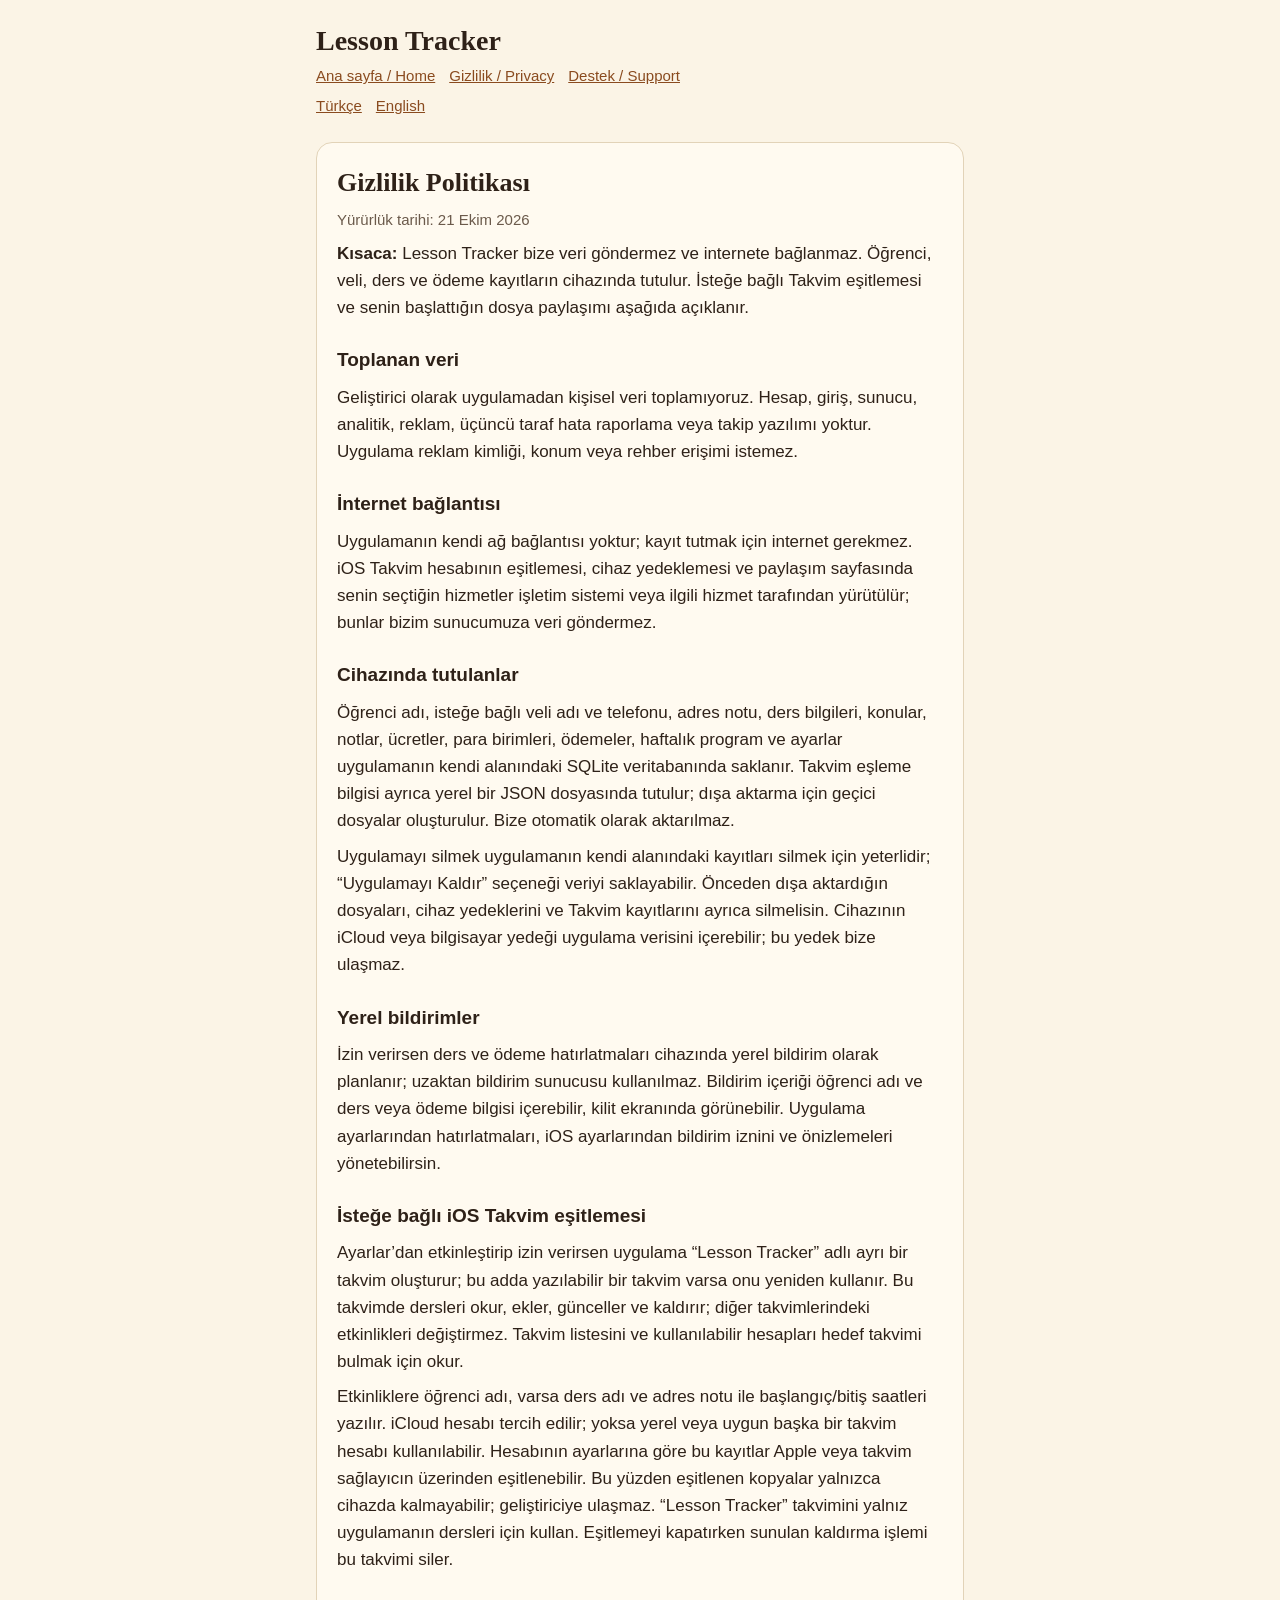
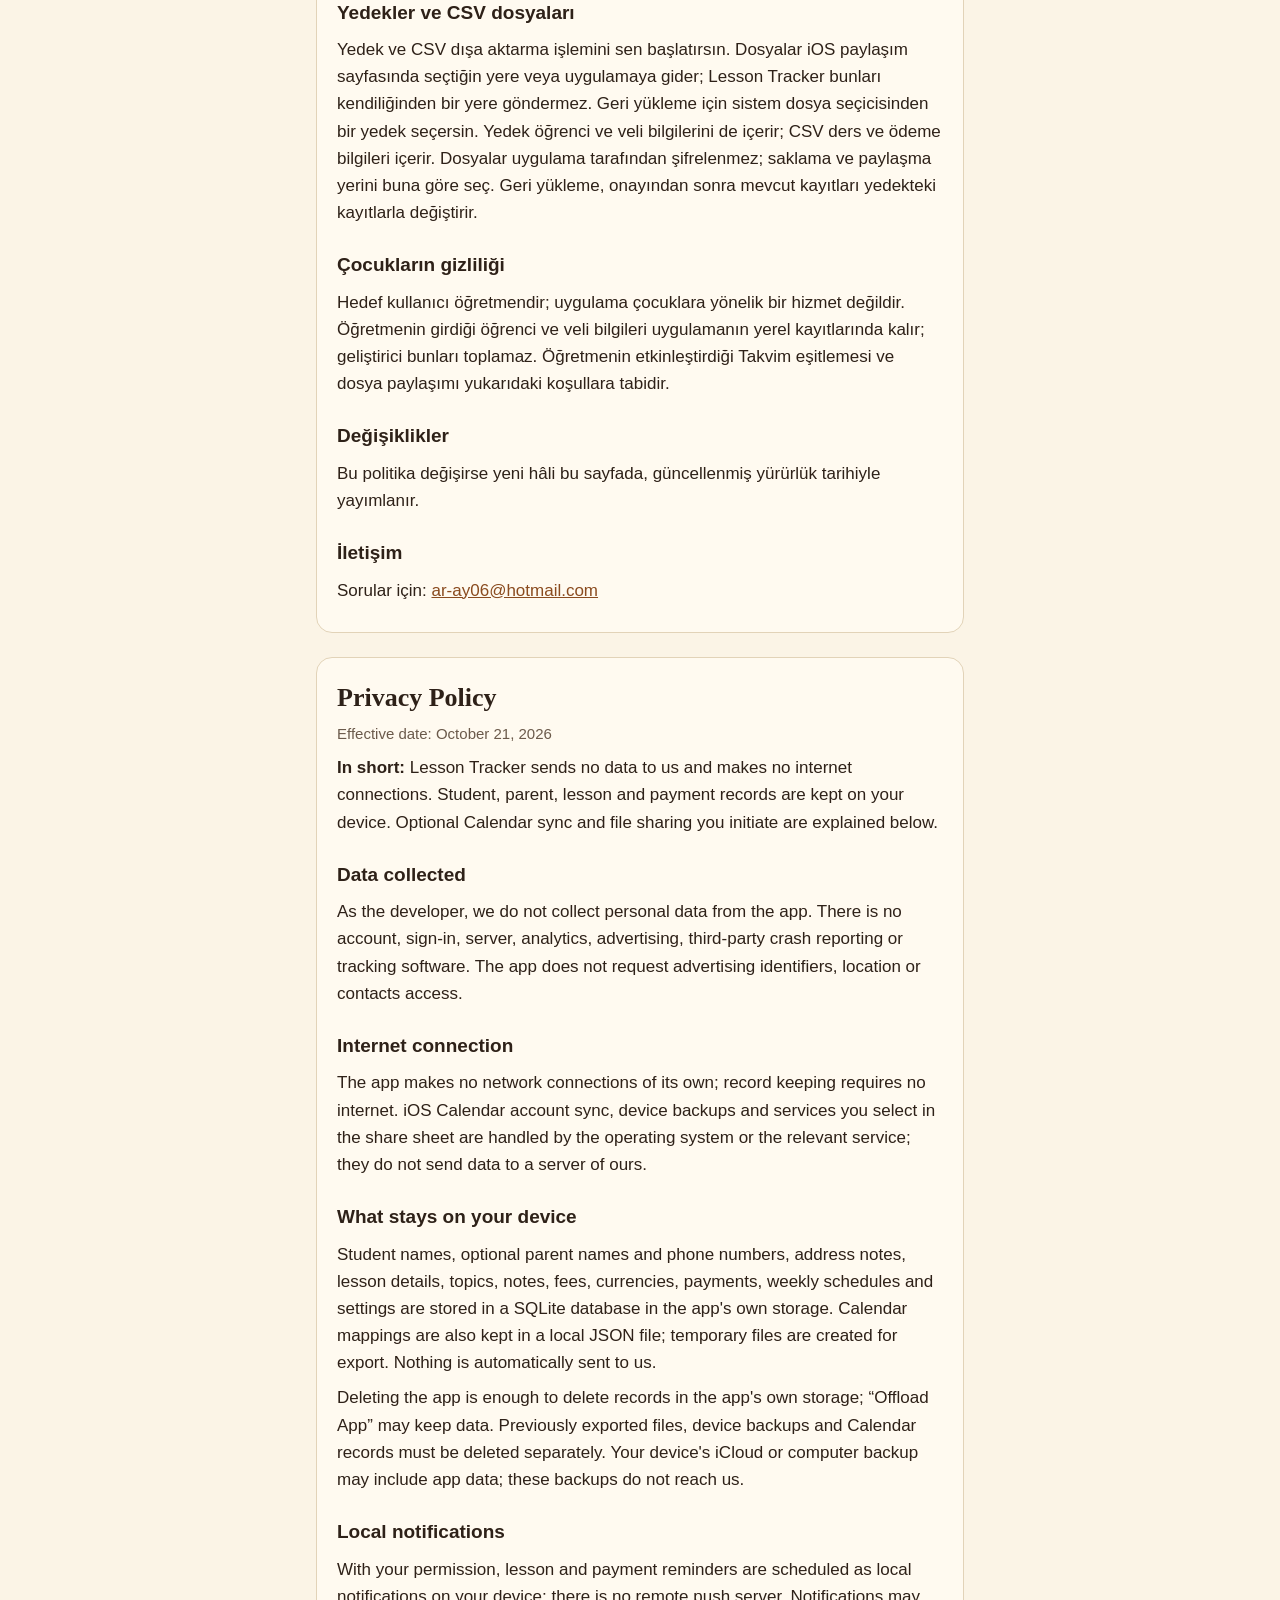
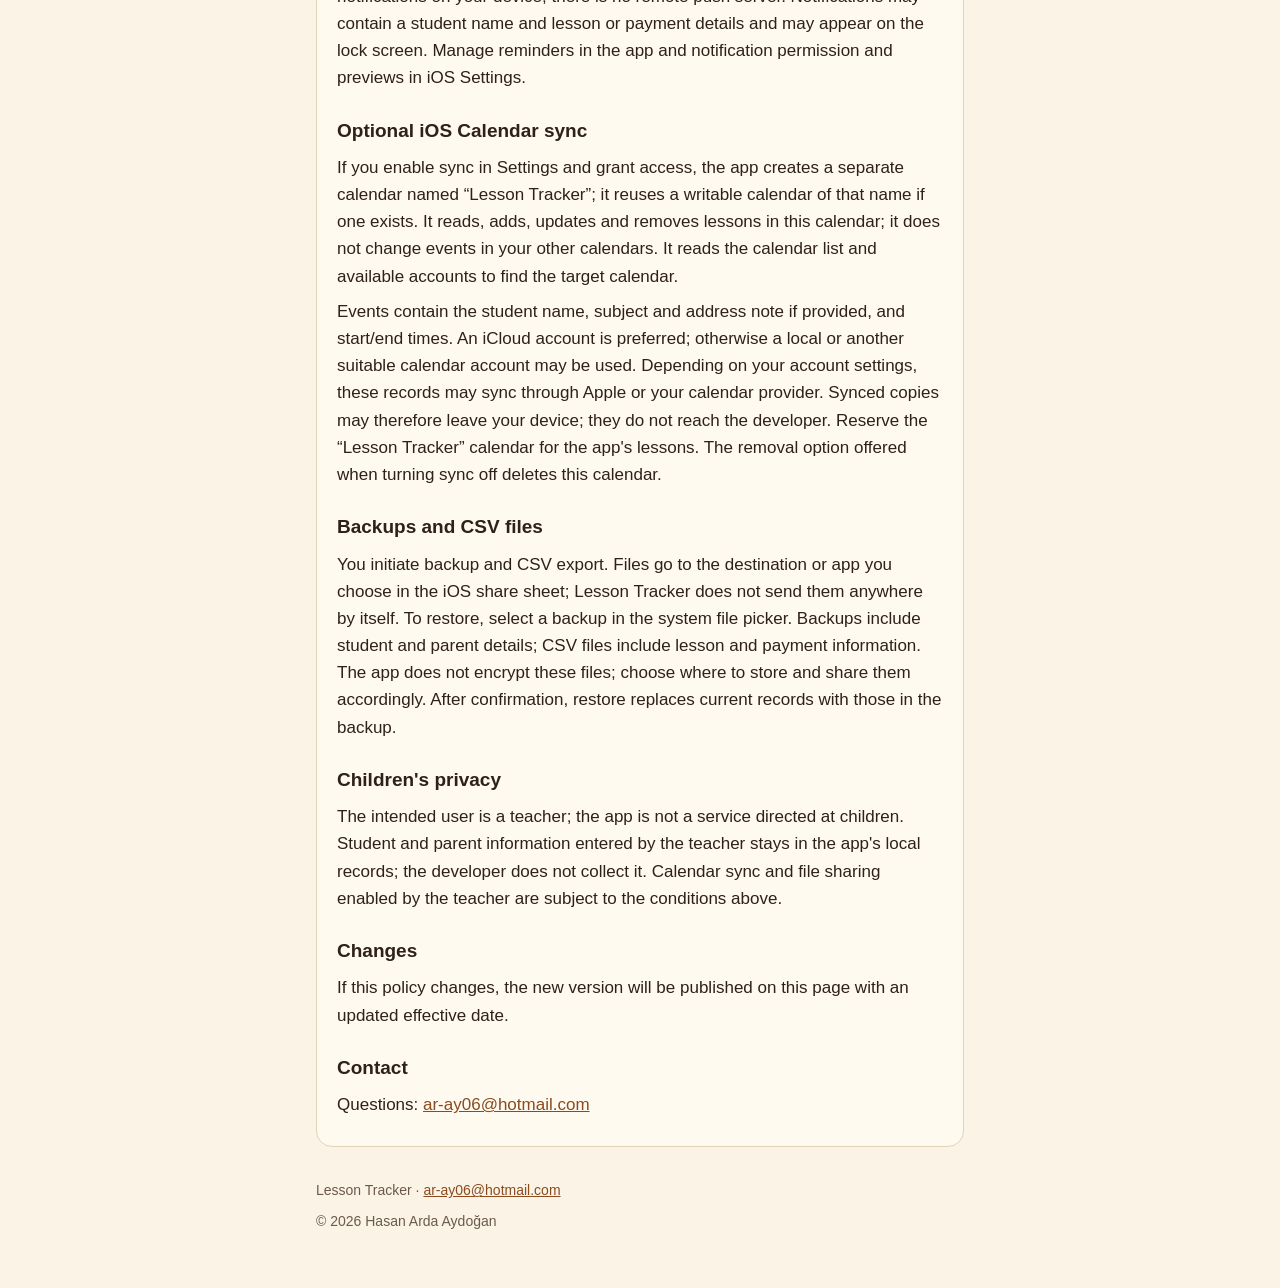
==== privacy.html @ 290ed79e "Lesson Tracker: gizlilik politikası ve destek sayfaları" ====
<!doctype html>
<html lang="tr">
<head>
<meta charset="utf-8">
<meta name="viewport" content="width=device-width, initial-scale=1">
<title>Gizlilik Politikası / Privacy Policy — Lesson Tracker</title>
<meta name="description" content="Lesson Tracker veri toplamaz; kayıtlar cihazında tutulur. Lesson Tracker collects no data; records are stored on your device.">
<link rel="stylesheet" href="style.css">
</head>
<body>
<main>
<header class="site">
<a class="brand" href="index.html">Lesson Tracker</a>
<nav class="pages" aria-label="Sayfalar / Pages">
<a href="index.html">Ana sayfa / Home</a><a href="privacy.html">Gizlilik / Privacy</a><a href="support.html">Destek / Support</a>
</nav>
<nav class="langs" aria-label="Dil / Language">
<a href="#tr" hreflang="tr">Türkçe</a><a href="#en" hreflang="en">English</a>
</nav>
</header>
<section class="lang" id="tr" lang="tr">
<h1>Gizlilik Politikası</h1>
<p class="meta">Yürürlük tarihi: 21 Ekim 2026</p>
<p><strong>Kısaca:</strong> Lesson Tracker bize veri göndermez ve internete bağlanmaz. Öğrenci, veli, ders ve ödeme kayıtların cihazında tutulur. İsteğe bağlı Takvim eşitlemesi ve senin başlattığın dosya paylaşımı aşağıda açıklanır.</p>
<h2>Toplanan veri</h2>
<p>Geliştirici olarak uygulamadan kişisel veri toplamıyoruz. Hesap, giriş, sunucu, analitik, reklam, üçüncü taraf hata raporlama veya takip yazılımı yoktur. Uygulama reklam kimliği, konum veya rehber erişimi istemez.</p>
<h2>İnternet bağlantısı</h2>
<p>Uygulamanın kendi ağ bağlantısı yoktur; kayıt tutmak için internet gerekmez. iOS Takvim hesabının eşitlemesi, cihaz yedeklemesi ve paylaşım sayfasında senin seçtiğin hizmetler işletim sistemi veya ilgili hizmet tarafından yürütülür; bunlar bizim sunucumuza veri göndermez.</p>
<h2>Cihazında tutulanlar</h2>
<p>Öğrenci adı, isteğe bağlı veli adı ve telefonu, adres notu, ders bilgileri, konular, notlar, ücretler, para birimleri, ödemeler, haftalık program ve ayarlar uygulamanın kendi alanındaki SQLite veritabanında saklanır. Takvim eşleme bilgisi ayrıca yerel bir JSON dosyasında tutulur; dışa aktarma için geçici dosyalar oluşturulur. Bize otomatik olarak aktarılmaz.</p>
<p>Uygulamayı silmek uygulamanın kendi alanındaki kayıtları silmek için yeterlidir; “Uygulamayı Kaldır” seçeneği veriyi saklayabilir. Önceden dışa aktardığın dosyaları, cihaz yedeklerini ve Takvim kayıtlarını ayrıca silmelisin. Cihazının iCloud veya bilgisayar yedeği uygulama verisini içerebilir; bu yedek bize ulaşmaz.</p>
<h2>Yerel bildirimler</h2>
<p>İzin verirsen ders ve ödeme hatırlatmaları cihazında yerel bildirim olarak planlanır; uzaktan bildirim sunucusu kullanılmaz. Bildirim içeriği öğrenci adı ve ders veya ödeme bilgisi içerebilir, kilit ekranında görünebilir. Uygulama ayarlarından hatırlatmaları, iOS ayarlarından bildirim iznini ve önizlemeleri yönetebilirsin.</p>
<h2>İsteğe bağlı iOS Takvim eşitlemesi</h2>
<p>Ayarlar’dan etkinleştirip izin verirsen uygulama “Lesson Tracker” adlı ayrı bir takvim oluşturur; bu adda yazılabilir bir takvim varsa onu yeniden kullanır. Bu takvimde dersleri okur, ekler, günceller ve kaldırır; diğer takvimlerindeki etkinlikleri değiştirmez. Takvim listesini ve kullanılabilir hesapları hedef takvimi bulmak için okur.</p>
<p>Etkinliklere öğrenci adı, varsa ders adı ve adres notu ile başlangıç/bitiş saatleri yazılır. iCloud hesabı tercih edilir; yoksa yerel veya uygun başka bir takvim hesabı kullanılabilir. Hesabının ayarlarına göre bu kayıtlar Apple veya takvim sağlayıcın üzerinden eşitlenebilir. Bu yüzden eşitlenen kopyalar yalnızca cihazda kalmayabilir; geliştiriciye ulaşmaz. “Lesson Tracker” takvimini yalnız uygulamanın dersleri için kullan. Eşitlemeyi kapatırken sunulan kaldırma işlemi bu takvimi siler.</p>
<h2>Yedekler ve CSV dosyaları</h2>
<p>Yedek ve CSV dışa aktarma işlemini sen başlatırsın. Dosyalar iOS paylaşım sayfasında seçtiğin yere veya uygulamaya gider; Lesson Tracker bunları kendiliğinden bir yere göndermez. Geri yükleme için sistem dosya seçicisinden bir yedek seçersin. Yedek öğrenci ve veli bilgilerini de içerir; CSV ders ve ödeme bilgileri içerir. Dosyalar uygulama tarafından şifrelenmez; saklama ve paylaşma yerini buna göre seç. Geri yükleme, onayından sonra mevcut kayıtları yedekteki kayıtlarla değiştirir.</p>
<h2>Çocukların gizliliği</h2>
<p>Hedef kullanıcı öğretmendir; uygulama çocuklara yönelik bir hizmet değildir. Öğretmenin girdiği öğrenci ve veli bilgileri uygulamanın yerel kayıtlarında kalır; geliştirici bunları toplamaz. Öğretmenin etkinleştirdiği Takvim eşitlemesi ve dosya paylaşımı yukarıdaki koşullara tabidir.</p>
<h2>Değişiklikler</h2>
<p>Bu politika değişirse yeni hâli bu sayfada, güncellenmiş yürürlük tarihiyle yayımlanır.</p>
<h2>İletişim</h2>
<p>Sorular için: <a href="mailto:ar-ay06@hotmail.com">ar-ay06@hotmail.com</a></p>
</section>
<section class="lang" id="en" lang="en">
<h1>Privacy Policy</h1>
<p class="meta">Effective date: October 21, 2026</p>
<p><strong>In short:</strong> Lesson Tracker sends no data to us and makes no internet connections. Student, parent, lesson and payment records are kept on your device. Optional Calendar sync and file sharing you initiate are explained below.</p>
<h2>Data collected</h2>
<p>As the developer, we do not collect personal data from the app. There is no account, sign-in, server, analytics, advertising, third-party crash reporting or tracking software. The app does not request advertising identifiers, location or contacts access.</p>
<h2>Internet connection</h2>
<p>The app makes no network connections of its own; record keeping requires no internet. iOS Calendar account sync, device backups and services you select in the share sheet are handled by the operating system or the relevant service; they do not send data to a server of ours.</p>
<h2>What stays on your device</h2>
<p>Student names, optional parent names and phone numbers, address notes, lesson details, topics, notes, fees, currencies, payments, weekly schedules and settings are stored in a SQLite database in the app's own storage. Calendar mappings are also kept in a local JSON file; temporary files are created for export. Nothing is automatically sent to us.</p>
<p>Deleting the app is enough to delete records in the app's own storage; “Offload App” may keep data. Previously exported files, device backups and Calendar records must be deleted separately. Your device's iCloud or computer backup may include app data; these backups do not reach us.</p>
<h2>Local notifications</h2>
<p>With your permission, lesson and payment reminders are scheduled as local notifications on your device; there is no remote push server. Notifications may contain a student name and lesson or payment details and may appear on the lock screen. Manage reminders in the app and notification permission and previews in iOS Settings.</p>
<h2>Optional iOS Calendar sync</h2>
<p>If you enable sync in Settings and grant access, the app creates a separate calendar named “Lesson Tracker”; it reuses a writable calendar of that name if one exists. It reads, adds, updates and removes lessons in this calendar; it does not change events in your other calendars. It reads the calendar list and available accounts to find the target calendar.</p>
<p>Events contain the student name, subject and address note if provided, and start/end times. An iCloud account is preferred; otherwise a local or another suitable calendar account may be used. Depending on your account settings, these records may sync through Apple or your calendar provider. Synced copies may therefore leave your device; they do not reach the developer. Reserve the “Lesson Tracker” calendar for the app's lessons. The removal option offered when turning sync off deletes this calendar.</p>
<h2>Backups and CSV files</h2>
<p>You initiate backup and CSV export. Files go to the destination or app you choose in the iOS share sheet; Lesson Tracker does not send them anywhere by itself. To restore, select a backup in the system file picker. Backups include student and parent details; CSV files include lesson and payment information. The app does not encrypt these files; choose where to store and share them accordingly. After confirmation, restore replaces current records with those in the backup.</p>
<h2>Children's privacy</h2>
<p>The intended user is a teacher; the app is not a service directed at children. Student and parent information entered by the teacher stays in the app's local records; the developer does not collect it. Calendar sync and file sharing enabled by the teacher are subject to the conditions above.</p>
<h2>Changes</h2>
<p>If this policy changes, the new version will be published on this page with an updated effective date.</p>
<h2>Contact</h2>
<p>Questions: <a href="mailto:ar-ay06@hotmail.com">ar-ay06@hotmail.com</a></p>
</section>
<footer>
<p>Lesson Tracker &middot; <a href="mailto:ar-ay06@hotmail.com">ar-ay06@hotmail.com</a></p>
<p>© 2026 Hasan Arda Aydoğan</p>
</footer>
</main>
</body>
</html>
---- style.css ----
/* Lesson Tracker site: plain, offline-friendly, no external fonts, scripts or trackers. */
:root {
  --bg: #fbf4e6;
  --card: #fffaf0;
  --ink: #2e2118;
  --muted: #6b5a4b;
  --line: #e2d3b8;
  --accent: #8a4b1f;
  color-scheme: light dark;
}
@media (prefers-color-scheme: dark) {
  :root {
    --bg: #1f1812;
    --card: #2a2119;
    --ink: #f3e8d6;
    --muted: #c2b098;
    --line: #4a3b2c;
    --accent: #e8b26a;
  }
}
* { box-sizing: border-box; }
html { -webkit-text-size-adjust: 100%; }
body {
  margin: 0;
  background: var(--bg);
  color: var(--ink);
  font: 17px/1.6 -apple-system, BlinkMacSystemFont, "Segoe UI", Roboto,
    "Helvetica Neue", Arial, sans-serif;
}
main {
  max-width: 680px;
  margin: 0 auto;
  padding: 24px 16px 48px;
}
header.site { margin-bottom: 8px; }
header.site .brand {
  font: 700 28px/1.2 Georgia, "Times New Roman", serif;
  color: var(--ink);
  text-decoration: none;
}
nav.langs, nav.pages {
  margin: 6px 0 0;
  font-size: 15px;
  color: var(--muted);
}
nav a { margin-right: 14px; }
a { color: var(--accent); }
a:focus-visible { outline: 3px solid var(--accent); outline-offset: 2px; }
section.lang {
  background: var(--card);
  border: 1px solid var(--line);
  border-radius: 16px;
  padding: 8px 20px 20px;
  margin-top: 24px;
}
h1 { font: 700 26px/1.25 Georgia, "Times New Roman", serif; margin: 16px 0 4px; }
h2 { font-size: 19px; margin: 24px 0 4px; }
p, ul { margin: 8px 0; }
ul { padding-left: 22px; }
li { margin: 4px 0; }
.meta { color: var(--muted); font-size: 15px; }
details { border-top: 1px solid var(--line); padding: 10px 0; }
details:first-of-type { margin-top: 8px; }
summary { cursor: pointer; font-weight: 600; min-height: 44px; display: flex; align-items: center; }
footer { margin-top: 32px; color: var(--muted); font-size: 14px; }

.screenshot { display: block; max-width: 100%; height: auto; margin: 16px auto; }
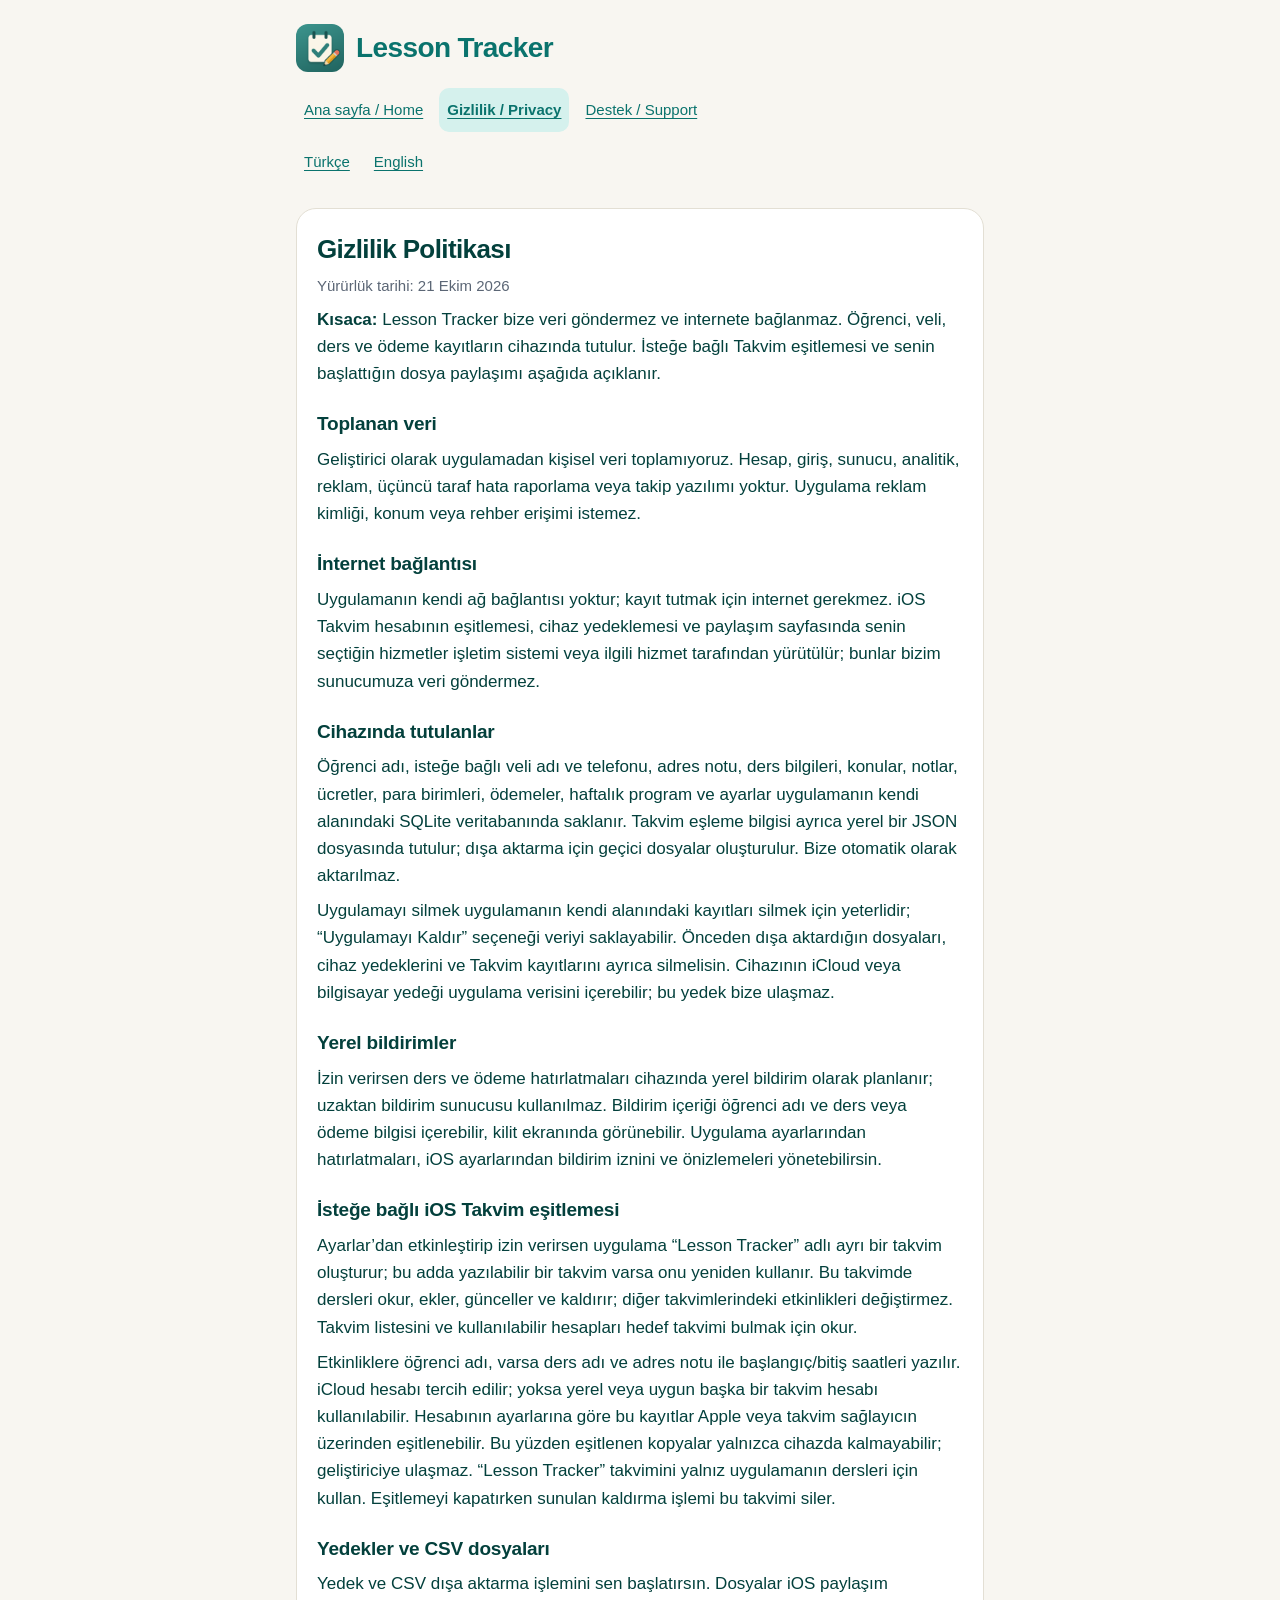
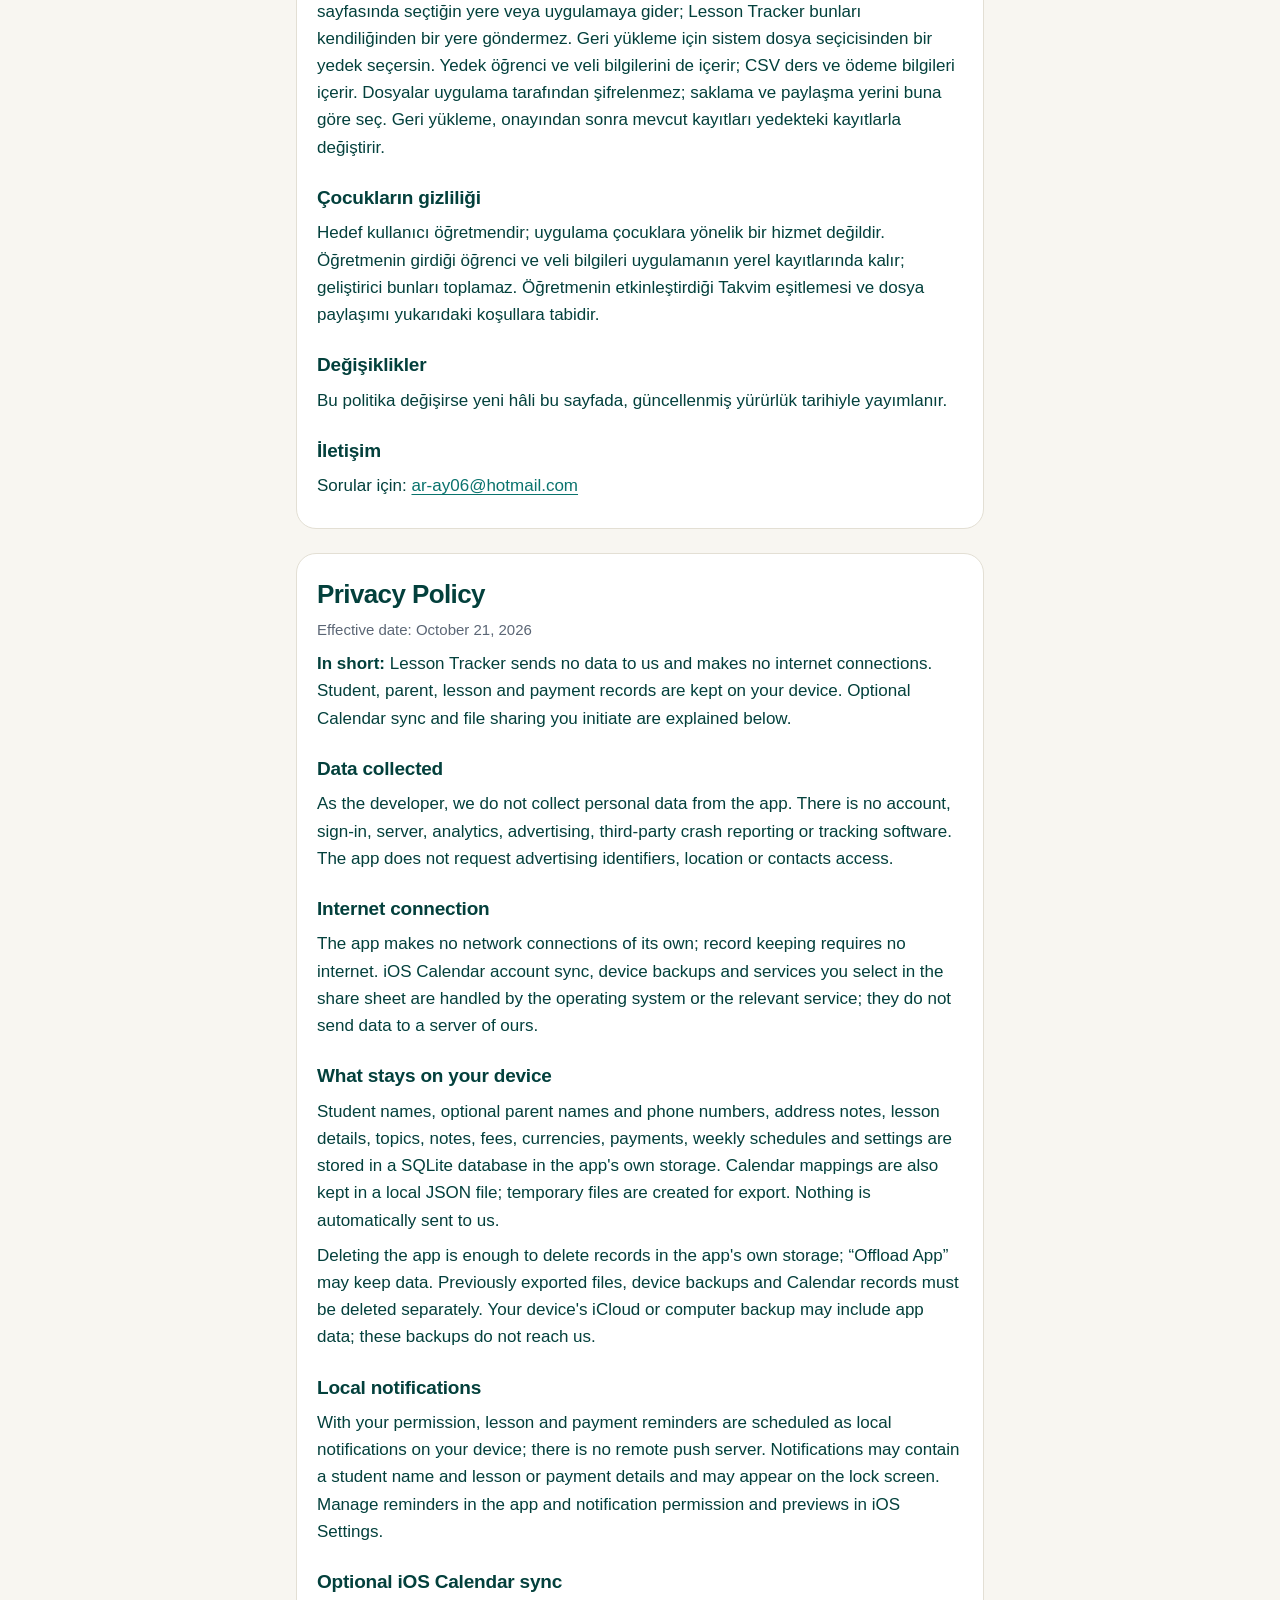
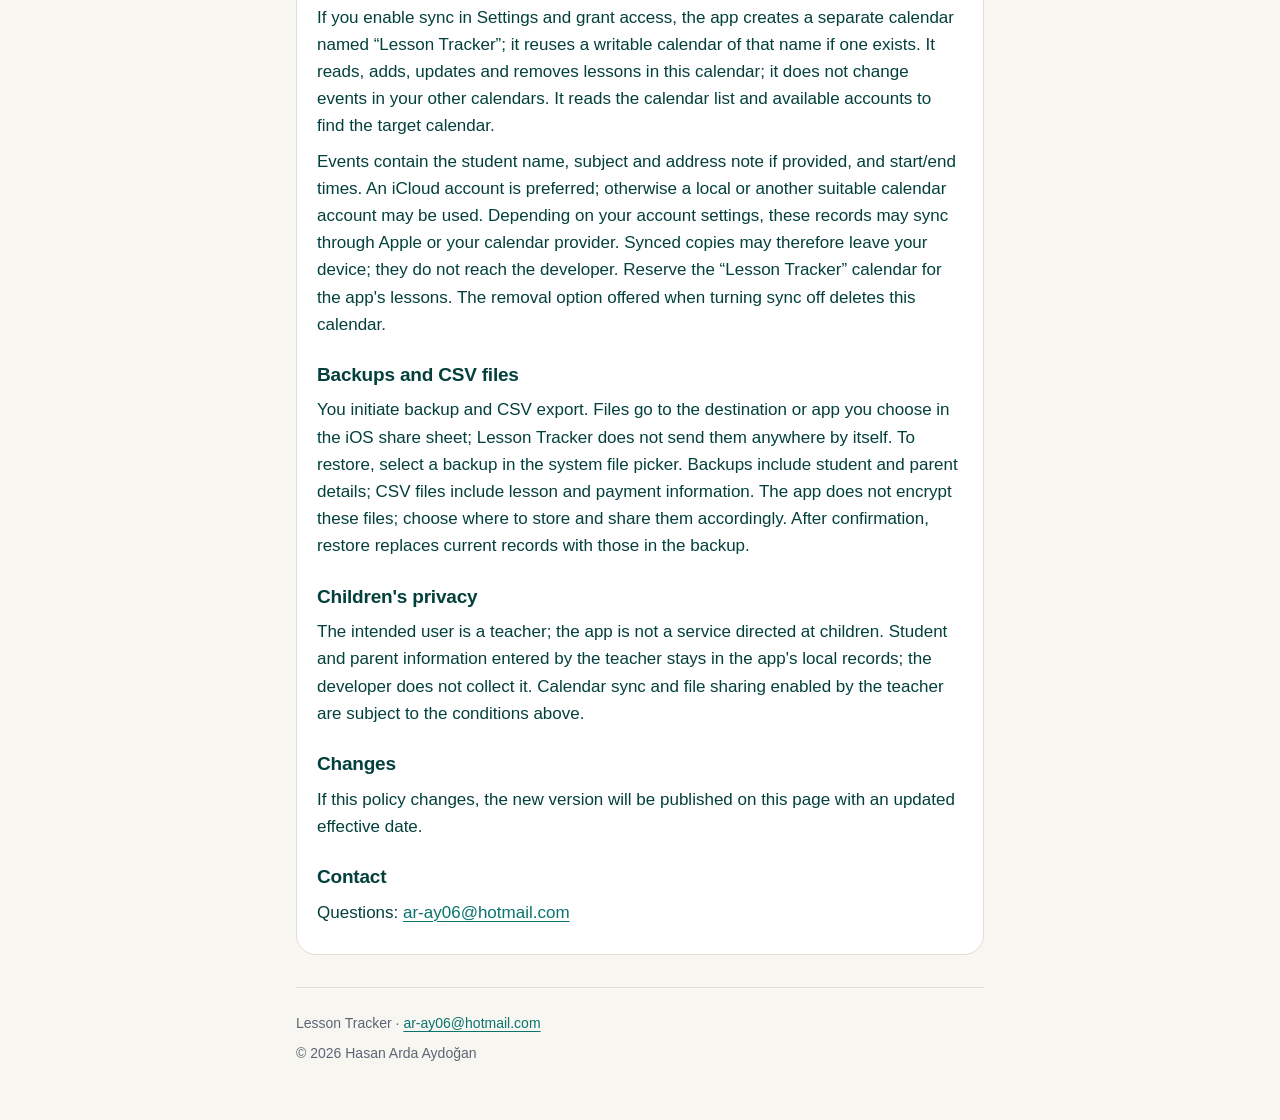
==== commit 19ca8e81: "Uygulamanın teal/krem paleti, yuvarlak başlıklar, ikon ve favicon" ====
--- a/privacy.html
+++ b/privacy.html
@@ -6,13 +6,15 @@
 <title>Gizlilik Politikası / Privacy Policy — Lesson Tracker</title>
 <meta name="description" content="Lesson Tracker veri toplamaz; kayıtlar cihazında tutulur. Lesson Tracker collects no data; records are stored on your device.">
 <link rel="stylesheet" href="style.css">
+<link rel="icon" type="image/png" sizes="32x32" href="favicon.png">
+<link rel="apple-touch-icon" sizes="180x180" href="apple-touch-icon.png">
 </head>
 <body>
 <main>
 <header class="site">
-<a class="brand" href="index.html">Lesson Tracker</a>
+<a class="brand" href="index.html"><img class="brand-icon" src="app-icon.png" alt="" width="48" height="48">Lesson Tracker</a>
 <nav class="pages" aria-label="Sayfalar / Pages">
-<a href="index.html">Ana sayfa / Home</a><a href="privacy.html">Gizlilik / Privacy</a><a href="support.html">Destek / Support</a>
+<a href="index.html">Ana sayfa / Home</a><a href="privacy.html" aria-current="page">Gizlilik / Privacy</a><a href="support.html">Destek / Support</a>
 </nav>
 <nav class="langs" aria-label="Dil / Language">
 <a href="#tr" hreflang="tr">Türkçe</a><a href="#en" hreflang="en">English</a>
--- a/style.css
+++ b/style.css
@@ -1,21 +1,29 @@
 /* Lesson Tracker site: plain, offline-friendly, no external fonts, scripts or trackers. */
 :root {
-  --bg: #fbf4e6;
-  --card: #fffaf0;
-  --ink: #2e2118;
-  --muted: #6b5a4b;
-  --line: #e2d3b8;
-  --accent: #8a4b1f;
+  /* AppTheme light surfaces / onPrimaryContainer; AppColors.light brand / cancelled.fg. */
+  --bg: #f8f6f1;
+  --card: #ffffff;
+  --ink: #03403c;
+  --muted: #5b6675;
+  --line: #e3dfd4;
+  --accent: #0a736d;
+  --accent-soft: #d5f1ed;
+  --focus: #0a7f79;
+  --heading-font: ui-rounded, "SF Pro Rounded", -apple-system, BlinkMacSystemFont,
+    "Segoe UI", Roboto, "Helvetica Neue", Arial, sans-serif;
   color-scheme: light dark;
 }
 @media (prefers-color-scheme: dark) {
   :root {
-    --bg: #1f1812;
-    --card: #2a2119;
-    --ink: #f3e8d6;
-    --muted: #c2b098;
-    --line: #4a3b2c;
-    --accent: #e8b26a;
+    /* AppTheme dark surfaces / onPrimaryContainer; AppColors.dark brand / cancelled.fg. */
+    --bg: #0a1211;
+    --card: #131f1e;
+    --ink: #bdf3ec;
+    --muted: #b9c3d0;
+    --line: #2d403e;
+    --accent: #6fe0d3;
+    --accent-soft: #12403d;
+    --focus: #4fd6c8;
   }
 }
 * { box-sizing: border-box; }
@@ -26,42 +34,106 @@
   color: var(--ink);
   font: 17px/1.6 -apple-system, BlinkMacSystemFont, "Segoe UI", Roboto,
     "Helvetica Neue", Arial, sans-serif;
+  overflow-wrap: anywhere;
 }
 main {
-  max-width: 680px;
+  max-width: 720px;
   margin: 0 auto;
   padding: 24px 16px 48px;
 }
 header.site { margin-bottom: 8px; }
 header.site .brand {
-  font: 700 28px/1.2 Georgia, "Times New Roman", serif;
-  color: var(--ink);
+  display: inline-flex;
+  align-items: center;
+  gap: 12px;
+  max-width: 100%;
+  font: 800 28px/1.2 var(--heading-font);
+  letter-spacing: -0.6px;
   text-decoration: none;
+  border-radius: 12px;
+}
+.brand-icon {
+  display: block;
+  width: 48px;
+  height: 48px;
+  flex: 0 0 48px;
+  border-radius: 12px;
 }
 nav.langs, nav.pages {
-  margin: 6px 0 0;
+  display: flex;
+  flex-wrap: wrap;
+  gap: 0 8px;
+  margin: 8px 0 0;
   font-size: 15px;
   color: var(--muted);
 }
-nav a { margin-right: 14px; }
-a { color: var(--accent); }
-a:focus-visible { outline: 3px solid var(--accent); outline-offset: 2px; }
+nav a {
+  display: inline-flex;
+  align-items: center;
+  min-height: 44px;
+  padding: 8px;
+  border-radius: 10px;
+}
+nav a[aria-current="page"] {
+  background: var(--accent-soft);
+  font-weight: 700;
+}
+a {
+  color: var(--accent);
+  text-underline-offset: 0.18em;
+  text-decoration-thickness: 1px;
+}
+a:hover { text-decoration: underline; text-decoration-thickness: 2px; }
+a:focus-visible, summary:focus-visible {
+  outline: 3px solid var(--focus);
+  outline-offset: 3px;
+}
 section.lang {
   background: var(--card);
   border: 1px solid var(--line);
-  border-radius: 16px;
+  border-radius: 20px;
   padding: 8px 20px 20px;
   margin-top: 24px;
+  scroll-margin-top: 16px;
 }
-h1 { font: 700 26px/1.25 Georgia, "Times New Roman", serif; margin: 16px 0 4px; }
-h2 { font-size: 19px; margin: 24px 0 4px; }
+h1 {
+  font: 800 26px/1.25 var(--heading-font);
+  letter-spacing: -0.6px;
+  margin: 16px 0 4px;
+}
+h2 {
+  font: 700 19px/1.4 var(--heading-font);
+  letter-spacing: -0.2px;
+  margin: 24px 0 4px;
+}
 p, ul { margin: 8px 0; }
 ul { padding-left: 22px; }
 li { margin: 4px 0; }
 .meta { color: var(--muted); font-size: 15px; }
-details { border-top: 1px solid var(--line); padding: 10px 0; }
+details { border-top: 1px solid var(--line); padding: 8px 0; }
 details:first-of-type { margin-top: 8px; }
-summary { cursor: pointer; font-weight: 600; min-height: 44px; display: flex; align-items: center; }
-footer { margin-top: 32px; color: var(--muted); font-size: 14px; }
-
-.screenshot { display: block; max-width: 100%; height: auto; margin: 16px auto; }
+summary {
+  cursor: pointer;
+  font-weight: 600;
+  min-height: 44px;
+  padding: 8px 4px;
+  border-radius: 8px;
+}
+summary::marker { color: var(--accent); }
+summary:hover, details[open] > summary { background: var(--accent-soft); }
+details > p { margin: 8px 4px; }
+footer {
+  margin-top: 32px;
+  padding-top: 16px;
+  border-top: 1px solid var(--line);
+  color: var(--muted);
+  font-size: 14px;
+}
+.screenshot {
+  display: block;
+  max-width: 100%;
+  height: auto;
+  margin: 16px auto;
+  border: 1px solid var(--line);
+  border-radius: 20px;
+}
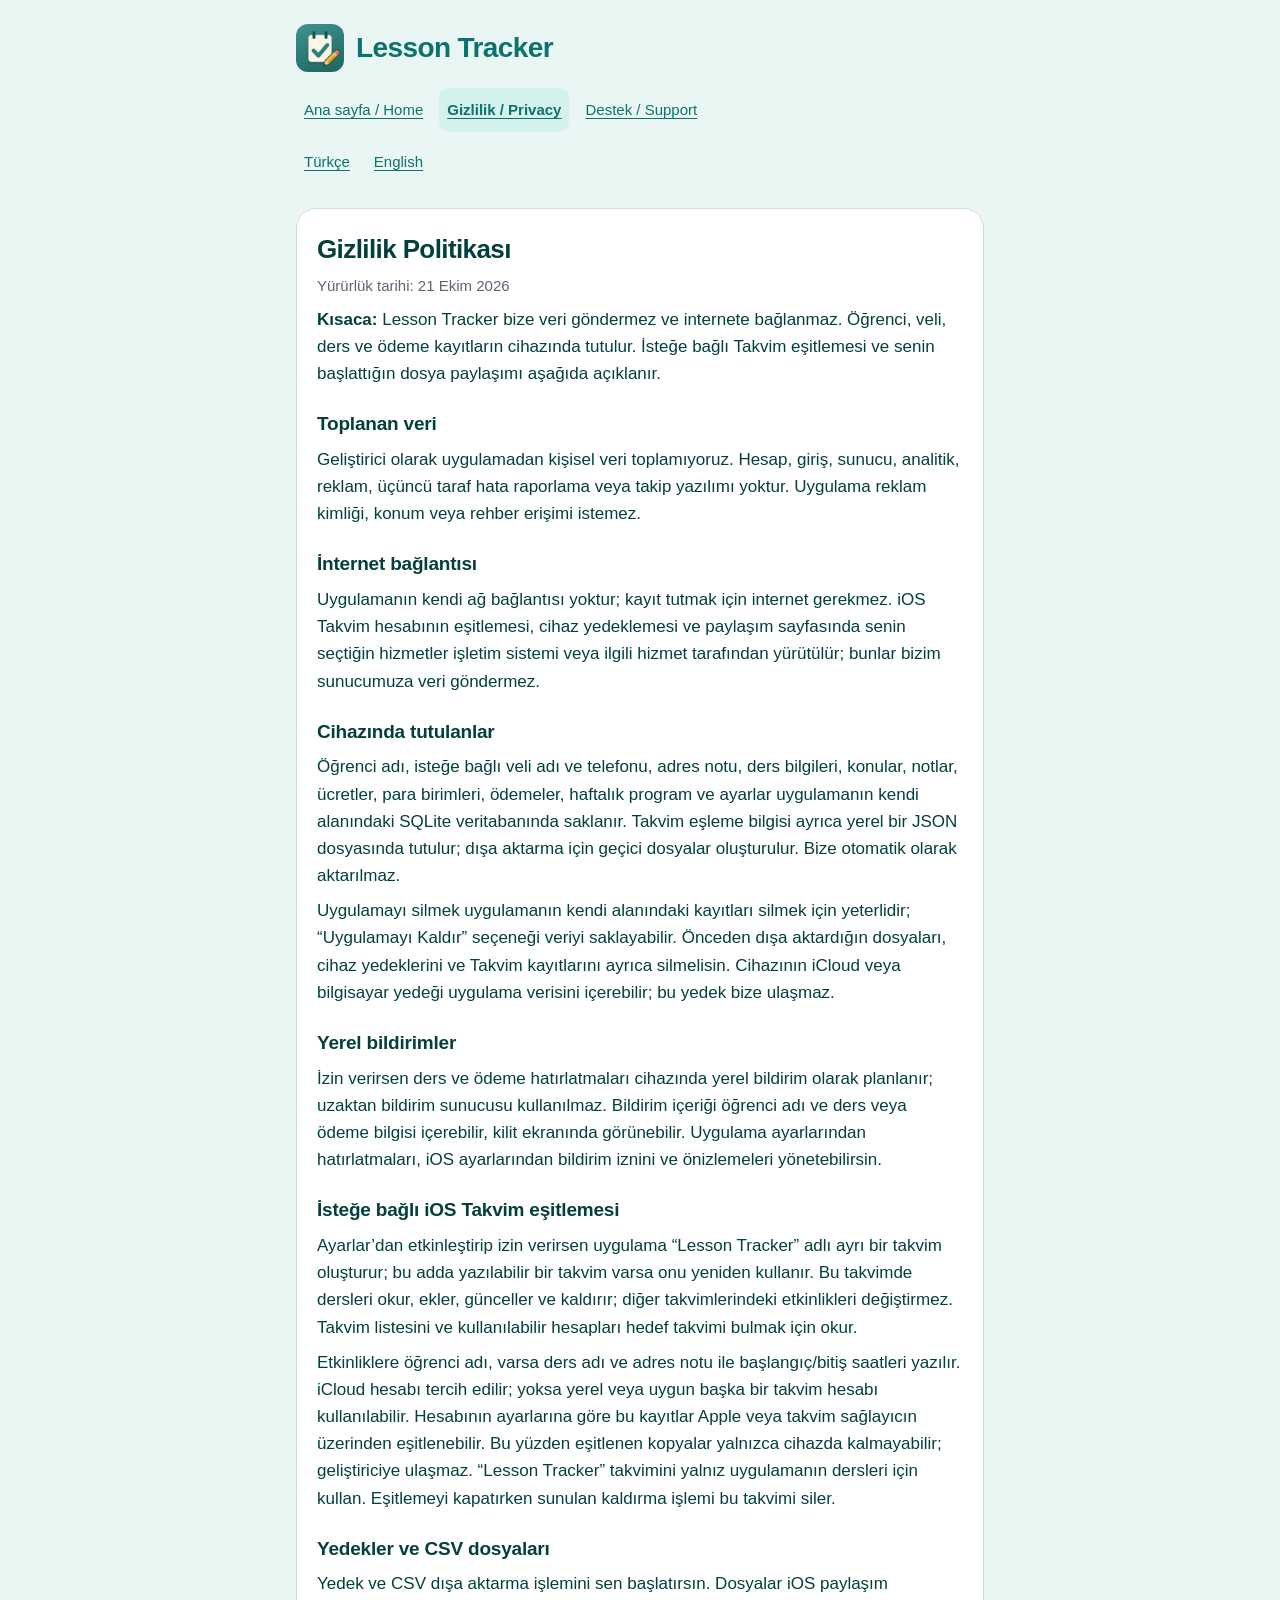
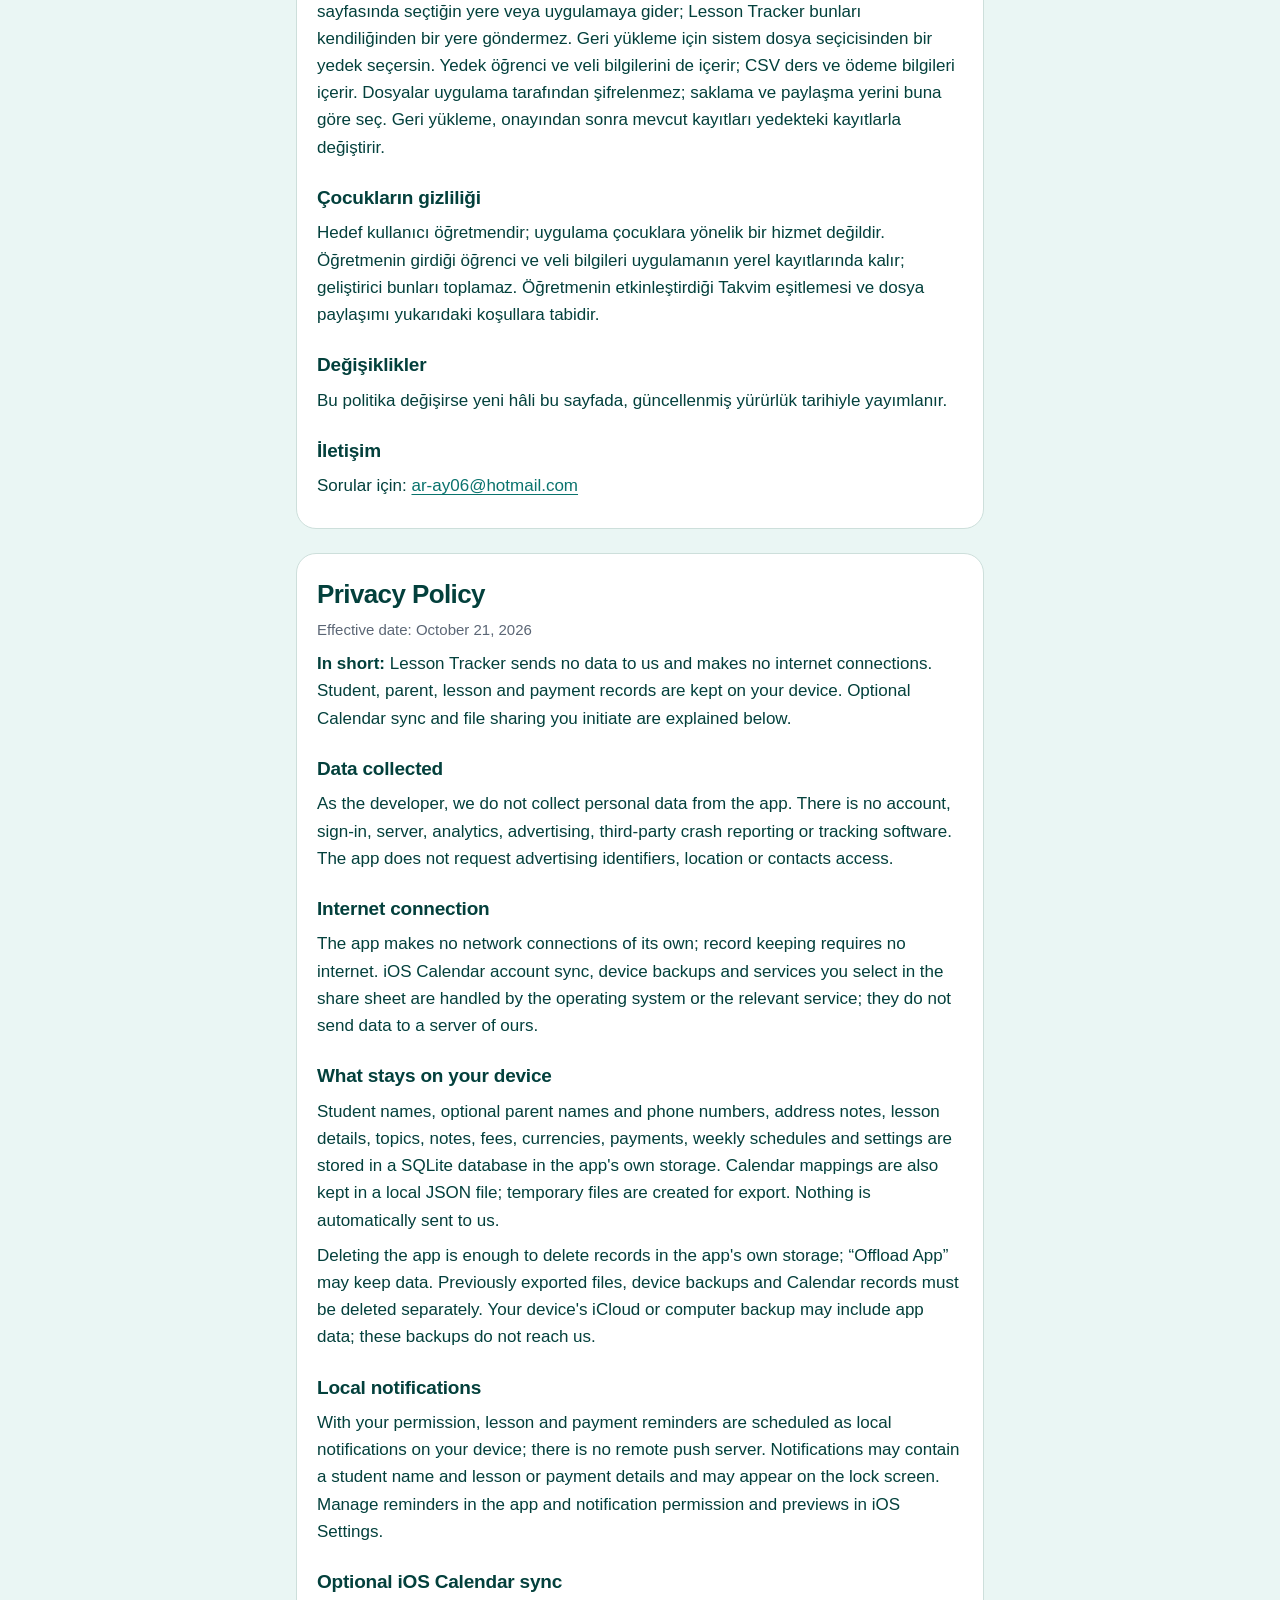
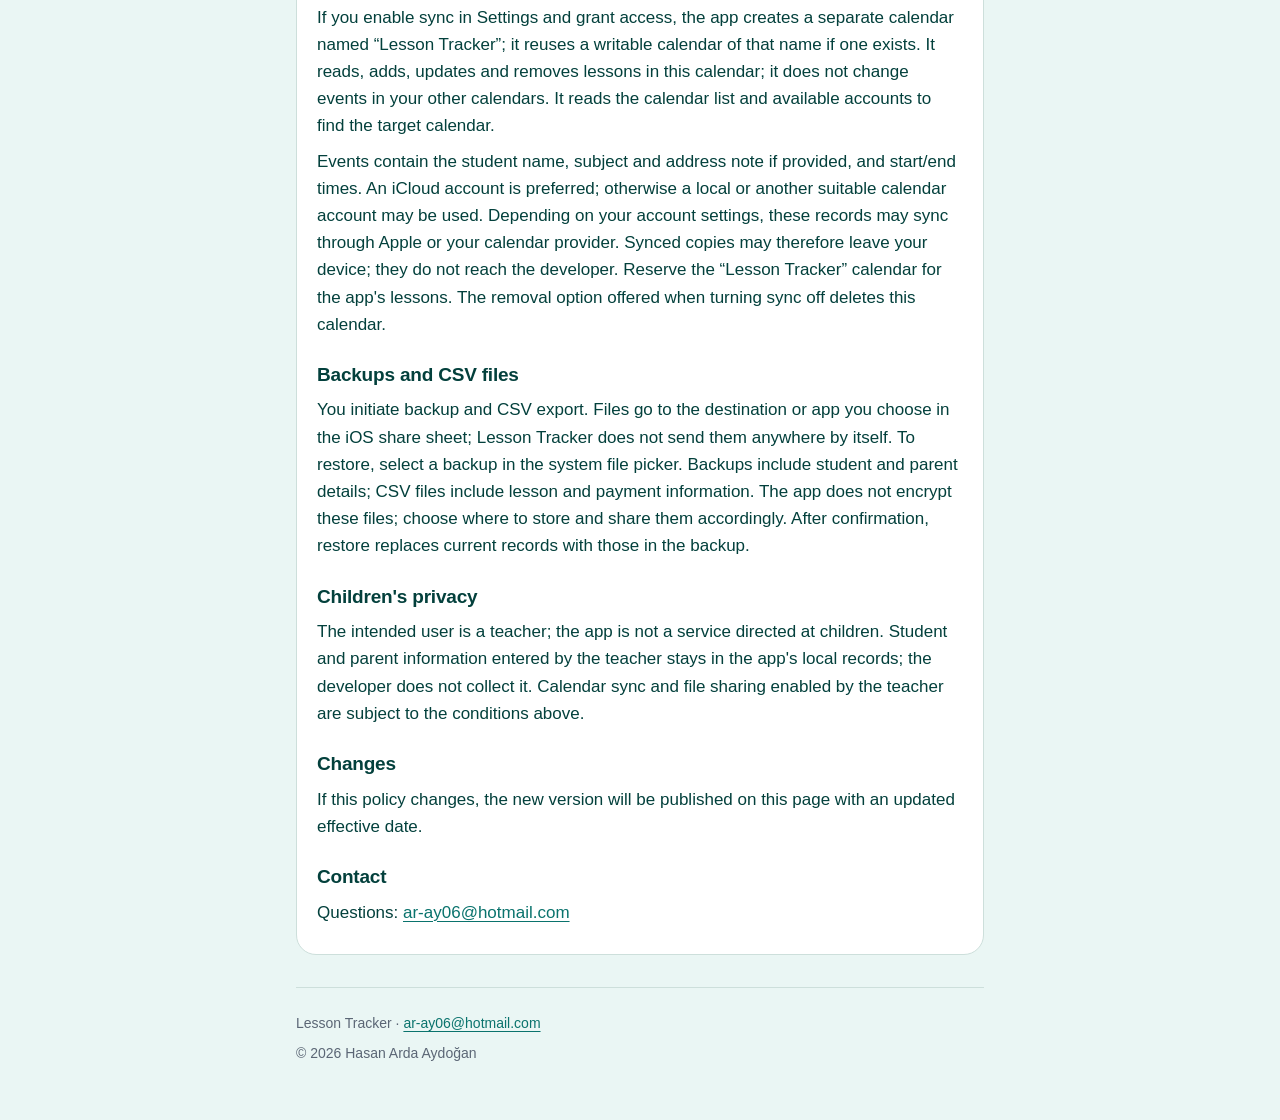
==== commit 0dad5444: "Açık tema zemini uygulamanın teal tonuna" ====
--- a/privacy.html
+++ b/privacy.html
@@ -5,14 +5,14 @@
 <meta name="viewport" content="width=device-width, initial-scale=1">
 <title>Gizlilik Politikası / Privacy Policy — Lesson Tracker</title>
 <meta name="description" content="Lesson Tracker veri toplamaz; kayıtlar cihazında tutulur. Lesson Tracker collects no data; records are stored on your device.">
-<link rel="stylesheet" href="style.css">
-<link rel="icon" type="image/png" sizes="32x32" href="favicon.png">
-<link rel="apple-touch-icon" sizes="180x180" href="apple-touch-icon.png">
+<link rel="stylesheet" href="style.css?v=20261102b">
+<link rel="icon" type="image/png" sizes="32x32" href="favicon.png?v=20261102b">
+<link rel="apple-touch-icon" sizes="180x180" href="apple-touch-icon.png?v=20261102b">
 </head>
 <body>
 <main>
 <header class="site">
-<a class="brand" href="index.html"><img class="brand-icon" src="app-icon.png" alt="" width="48" height="48">Lesson Tracker</a>
+<a class="brand" href="index.html"><img class="brand-icon" src="app-icon.png?v=20261102b" alt="" width="48" height="48">Lesson Tracker</a>
 <nav class="pages" aria-label="Sayfalar / Pages">
 <a href="index.html">Ana sayfa / Home</a><a href="privacy.html" aria-current="page">Gizlilik / Privacy</a><a href="support.html">Destek / Support</a>
 </nav>
--- a/style.css
+++ b/style.css
@@ -1,11 +1,11 @@
 /* Lesson Tracker site: plain, offline-friendly, no external fonts, scripts or trackers. */
 :root {
   /* AppTheme light surfaces / onPrimaryContainer; AppColors.light brand / cancelled.fg. */
-  --bg: #f8f6f1;
+  --bg: #eaf6f4;
   --card: #ffffff;
   --ink: #03403c;
   --muted: #5b6675;
-  --line: #e3dfd4;
+  --line: #cddfdb;
   --accent: #0a736d;
   --accent-soft: #d5f1ed;
   --focus: #0a7f79;
